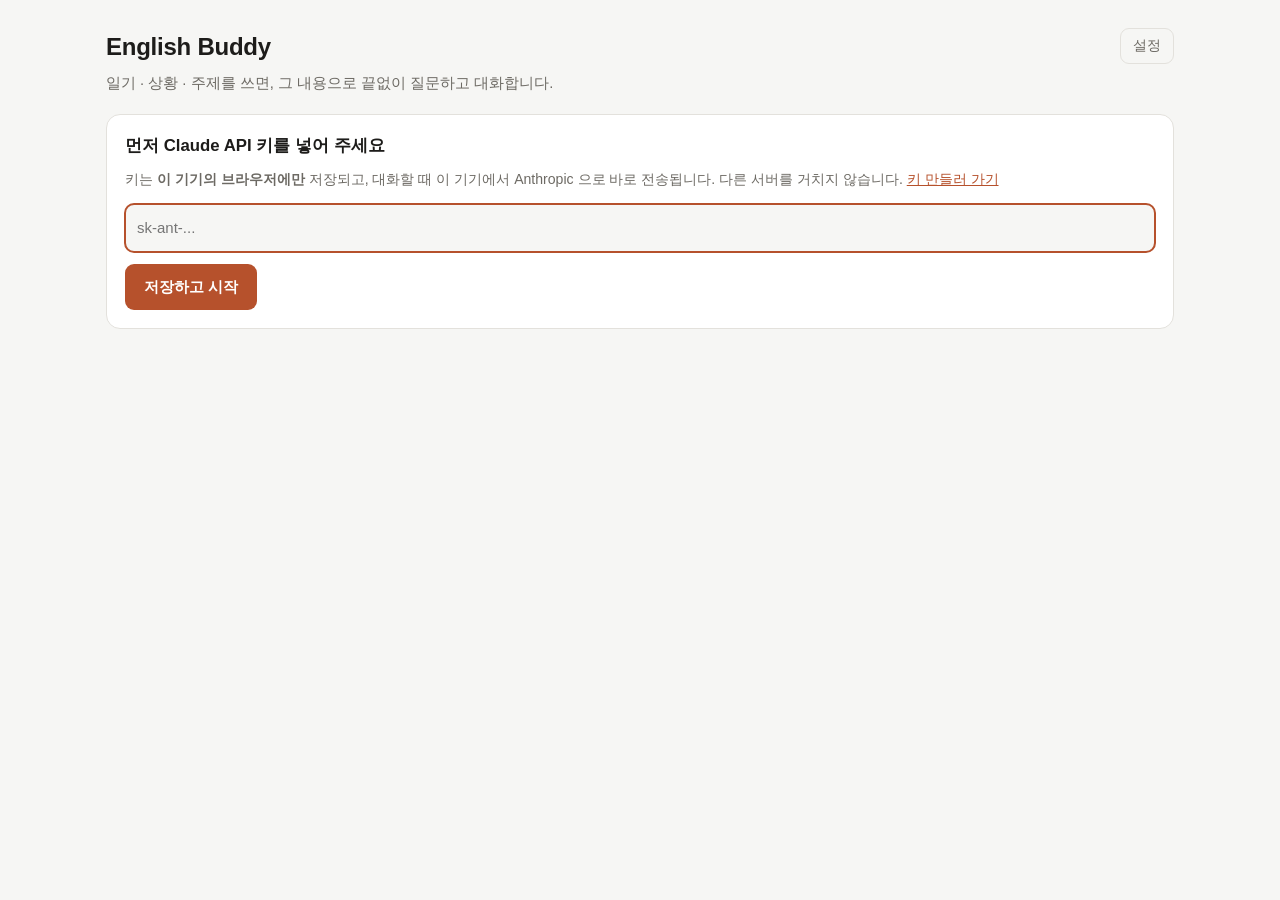
==== english_buddy/web/index.html @ 3a78ddfc "Make English Buddy installable on a phone as a PWA The app now runs with or without the Python serve" ====
<!doctype html>
<html lang="ko">
<head>
  <meta charset="utf-8" />
  <meta name="viewport" content="width=device-width, initial-scale=1, viewport-fit=cover" />
  <title>English Buddy - 일기로 하는 영어회화</title>
  <link rel="manifest" href="manifest.webmanifest" />
  <meta name="theme-color" content="#b6512c" />
  <meta name="mobile-web-app-capable" content="yes" />
  <meta name="apple-mobile-web-app-capable" content="yes" />
  <meta name="apple-mobile-web-app-status-bar-style" content="default" />
  <meta name="apple-mobile-web-app-title" content="English Buddy" />
  <link rel="apple-touch-icon" href="icons/icon-192.png" />
  <link rel="icon" href="icons/icon-192.png" />
  <link rel="stylesheet" href="style.css" />
</head>
<body>
  <header class="topbar">
    <div>
      <h1>English Buddy</h1>
      <p>일기 · 상황 · 주제를 쓰면, 그 내용으로 끝없이 질문하고 대화합니다.</p>
    </div>
    <button id="open-settings" class="ghost" hidden>설정</button>
  </header>

  <main>
    <!-- 0단계: API 키 (정적 호스팅에서 열었을 때만) -->
    <section id="keygate" class="card" hidden>
      <h2>먼저 Claude API 키를 넣어 주세요</h2>
      <p class="hint">
        키는 <strong>이 기기의 브라우저에만</strong> 저장되고, 대화할 때 이 기기에서 Anthropic 으로 바로 전송됩니다.
        다른 서버를 거치지 않습니다.
        <a href="https://console.anthropic.com/settings/keys" target="_blank" rel="noopener">키 만들러 가기</a>
      </p>
      <input id="apikey" type="password" inputmode="text" autocomplete="off" placeholder="sk-ant-..." />
      <div class="row gap">
        <button id="save-key" class="primary">저장하고 시작</button>
        <button id="clear-key" class="ghost" hidden>저장된 키 지우기</button>
      </div>
      <p id="key-error" class="error" hidden></p>
    </section>

    <!-- 1단계: 시작 -->
    <section id="setup" class="card" hidden>
      <div class="row">
        <label>
          <span>무엇을 쓸까요?</span>
          <select id="mode">
            <option value="diary">오늘의 일기</option>
            <option value="situation">상황 설명</option>
            <option value="topic">주제 하나</option>
          </select>
        </label>
        <label>
          <span>내 레벨</span>
          <select id="level">
            <option value="beginner">초급</option>
            <option value="intermediate" selected>중급</option>
            <option value="advanced">고급</option>
          </select>
        </label>
      </div>
      <textarea id="seed" rows="7" placeholder="한국어로 써도 되고 영어로 써도 됩니다.&#10;예) 오늘 아침에 늦잠을 자서 회사에 지각했다. 팀장님이 아무 말도 안 했는데 그게 더 신경 쓰였다."></textarea>
      <button id="start" class="primary">대화 시작하기</button>
      <p id="setup-error" class="error" hidden></p>
    </section>

    <!-- 2단계: 대화 -->
    <section id="session" hidden>
      <div class="session-grid">
        <div class="chat-col card">
          <div class="summary-bar">
            <span id="summary"></span>
            <button id="review" class="ghost">복습 노트</button>
          </div>
          <div id="chat" class="chat"></div>
          <div class="composer">
            <textarea id="answer" rows="2" placeholder="영어로 답해 보세요. 막히면 한국어로 써도 영어 표현을 알려드립니다."></textarea>
            <button id="mic" class="mic" aria-pressed="false" title="말해서 답하기">🎙</button>
            <button id="send" class="primary">보내기</button>
          </div>
          <div class="voice-bar">
            <span id="mic-status" class="mic-status"></span>
            <label class="inline"><input type="checkbox" id="autoread" checked /> 자동으로 읽어주기</label>
            <label class="inline">말하기 속도
              <select id="rate">
                <option value="0.75">느리게</option>
                <option value="0.9" selected>보통</option>
                <option value="1.05">빠르게</option>
              </select>
            </label>
            <label class="inline">받아쓰기 언어
              <select id="stt-lang">
                <option value="en-US" selected>English</option>
                <option value="ko-KR">한국어</option>
              </select>
            </label>
          </div>
          <p id="chat-error" class="error" hidden></p>
        </div>

        <aside class="side-col card">
          <h2>질문 목록 <small id="qcount"></small></h2>
          <p class="hint">질문을 누르면 답변창에 옮겨집니다.</p>
          <div id="questions"></div>
          <h2>오늘의 표현</h2>
          <div id="vocab"></div>
        </aside>
      </div>
    </section>
  </main>

  <div id="modal" class="modal" hidden>
    <div class="modal-inner card">
      <button id="modal-close" class="ghost close">닫기</button>
      <div id="modal-body"></div>
    </div>
  </div>

  <script src="voice.js"></script>
  <script src="claude.js"></script>
  <script src="app.js"></script>
</body>
</html>
---- english_buddy/web/style.css ----
:root {
  color-scheme: light dark;
  --bg: #f6f6f4;
  --card: #ffffff;
  --ink: #1d1c1a;
  --muted: #6d6a64;
  --line: #e3e1dc;
  --accent: #b6512c;
  --accent-soft: #fbeee8;
  --good: #2f6b46;
  --good-soft: #e9f3ec;
}
@media (prefers-color-scheme: dark) {
  :root {
    --bg: #171614;
    --card: #211f1d;
    --ink: #f0eee9;
    --muted: #a5a099;
    --line: #322f2b;
    --accent: #e08a62;
    --accent-soft: #33241d;
    --good: #7cc99a;
    --good-soft: #1e2b23;
  }
}

* { box-sizing: border-box; }
body {
  margin: 0;
  background: var(--bg);
  color: var(--ink);
  font: 15px/1.6 -apple-system, BlinkMacSystemFont, "Pretendard", "Apple SD Gothic Neo", "Noto Sans KR", sans-serif;
  padding-bottom: env(safe-area-inset-bottom, 0px);
}
main { max-width: 1100px; margin: 0 auto; padding: 0 16px 48px; }

.topbar {
  padding: 28px 16px 18px; max-width: 1100px; margin: 0 auto;
  display: flex; align-items: flex-start; justify-content: space-between; gap: 12px;
}
.topbar h1 { margin: 0; font-size: 1.5rem; letter-spacing: -0.01em; }
.topbar p { margin: 6px 0 0; color: var(--muted); font-size: 0.92rem; }

.card {
  background: var(--card);
  border: 1px solid var(--line);
  border-radius: 14px;
  padding: 18px;
}

.row { display: flex; gap: 12px; flex-wrap: wrap; margin-bottom: 12px; }
label { display: flex; flex-direction: column; gap: 6px; font-size: 0.85rem; color: var(--muted); }
select, textarea {
  font: inherit;
  color: var(--ink);
  background: var(--bg);
  border: 1px solid var(--line);
  border-radius: 9px;
  padding: 9px 11px;
  width: 100%;
}
textarea { resize: vertical; }
select:focus, textarea:focus { outline: 2px solid var(--accent); outline-offset: -1px; }

button { font: inherit; border-radius: 9px; cursor: pointer; border: 1px solid transparent; }
button:disabled { opacity: 0.5; cursor: progress; }
.primary { background: var(--accent); color: #fff; padding: 10px 18px; font-weight: 600; }
.ghost { background: transparent; color: var(--muted); border-color: var(--line); padding: 6px 12px; font-size: 0.85rem; }

#setup textarea { margin-bottom: 12px; }
.error { color: var(--accent); font-size: 0.88rem; margin: 10px 0 0; }

.session-grid { display: grid; grid-template-columns: minmax(0, 1.55fr) minmax(0, 1fr); gap: 16px; align-items: start; }
@media (max-width: 820px) { .session-grid { grid-template-columns: 1fr; } }

.summary-bar {
  display: flex; justify-content: space-between; align-items: center; gap: 12px;
  border-bottom: 1px solid var(--line); padding-bottom: 12px; margin-bottom: 12px;
  font-size: 0.88rem; color: var(--muted);
}
.chat { display: flex; flex-direction: column; gap: 14px; max-height: 58vh; overflow-y: auto; padding-right: 4px; }

.bubble { position: relative; border-radius: 12px; padding: 12px 34px 12px 14px; max-width: 92%; }
.bubble.me { align-self: flex-end; background: var(--accent-soft); }
.bubble.buddy { align-self: flex-start; background: var(--bg); border: 1px solid var(--line); }
.bubble .en { font-size: 1rem; }
.bubble .ko { color: var(--muted); font-size: 0.85rem; margin-top: 4px; }
.bubble.thinking { color: var(--muted); font-style: italic; }

.feedback { align-self: flex-start; max-width: 92%; border-left: 3px solid var(--good); background: var(--good-soft); border-radius: 0 10px 10px 0; padding: 10px 12px; font-size: 0.9rem; }
.feedback h4 { margin: 0 0 6px; font-size: 0.78rem; letter-spacing: 0.04em; text-transform: uppercase; color: var(--muted); }
.feedback .fix { display: block; margin-bottom: 4px; }
.feedback del { color: var(--muted); text-decoration-thickness: 1px; }
.feedback ins { text-decoration: none; font-weight: 600; }
.feedback .why { color: var(--muted); }

.composer { display: flex; gap: 8px; margin-top: 14px; align-items: flex-end; }
.composer textarea { flex: 1; }

.side-col h2 { font-size: 0.82rem; letter-spacing: 0.05em; text-transform: uppercase; color: var(--muted); margin: 18px 0 8px; }
.side-col h2:first-child { margin-top: 0; }
.hint { font-size: 0.8rem; color: var(--muted); margin: 0 0 10px; }

.q {
  position: relative;
  display: block; width: 100%; text-align: left; background: var(--bg);
  color: var(--ink); font: inherit; cursor: pointer;
  border: 1px solid var(--line); border-radius: 9px;
  padding: 10px 34px 10px 12px; margin-bottom: 8px;
}
.q:focus-visible { outline: 2px solid var(--accent); outline-offset: 1px; }
.q:hover { border-color: var(--accent); }
.q.used { opacity: 0.45; }
.q .tag { display: inline-block; font-size: 0.68rem; letter-spacing: 0.05em; color: var(--accent); margin-bottom: 4px; }
.q .en { display: block; }
.q .ko { display: block; color: var(--muted); font-size: 0.82rem; margin-top: 3px; }

.vocab-item { padding: 7px 0; border-bottom: 1px solid var(--line); font-size: 0.9rem; }
.vocab-item:last-child { border-bottom: 0; }
.vocab-item span { color: var(--muted); }

.modal { position: fixed; inset: 0; background: rgba(0,0,0,0.45); display: flex; align-items: center; justify-content: center; padding: 16px; z-index: 10; }
.modal-inner { max-width: 640px; width: 100%; max-height: 82vh; overflow-y: auto; position: relative; }
.modal .close { position: absolute; top: 14px; right: 14px; }
.modal h3 { margin: 0 0 12px; }
.modal h4 { margin: 18px 0 6px; font-size: 0.8rem; text-transform: uppercase; letter-spacing: 0.05em; color: var(--muted); }
.modal ul { margin: 0; padding-left: 18px; }
.modal li { margin-bottom: 6px; }
[hidden] { display: none !important; }

/* ---------- 음성 ---------- */
.mic {
  background: var(--bg); border: 1px solid var(--line); color: var(--ink);
  font-size: 1.25rem; line-height: 1; padding: 8px 12px; min-width: 50px; align-self: stretch;
}
.mic:hover { border-color: var(--accent); }
.mic.on { background: var(--accent); border-color: var(--accent); animation: pulse 1.4s ease-in-out infinite; }
@keyframes pulse { 50% { opacity: 0.55; } }

.speak {
  position: absolute; top: 8px; right: 8px;
  background: transparent; border: 0; color: var(--muted);
  font-size: 0.85rem; line-height: 1; padding: 3px 4px; opacity: 0.55;
}
.speak:hover { opacity: 1; color: var(--accent); }

.voice-bar {
  display: flex; flex-wrap: wrap; align-items: center; gap: 14px;
  margin-top: 10px; font-size: 0.82rem; color: var(--muted);
}
.voice-bar .inline { flex-direction: row; align-items: center; gap: 6px; }
.voice-bar select { width: auto; padding: 4px 7px; font-size: 0.82rem; }
.mic-status { color: var(--accent); flex: 1 1 100%; }
@media (max-width: 480px) { .voice-bar { gap: 10px; } }

/* ---------- API 키 화면 ---------- */
#keygate h2 { margin: 0 0 8px; font-size: 1.05rem; }
#keygate .hint { font-size: 0.88rem; line-height: 1.6; }
#keygate a { color: var(--accent); }
#apikey {
  font: inherit; width: 100%; margin: 4px 0 12px;
  color: var(--ink); background: var(--bg);
  border: 1px solid var(--line); border-radius: 9px; padding: 11px;
}
#apikey:focus { outline: 2px solid var(--accent); outline-offset: -1px; }
.row.gap { gap: 8px; margin-bottom: 0; }
.topbar button { white-space: nowrap; flex: 0 0 auto; }
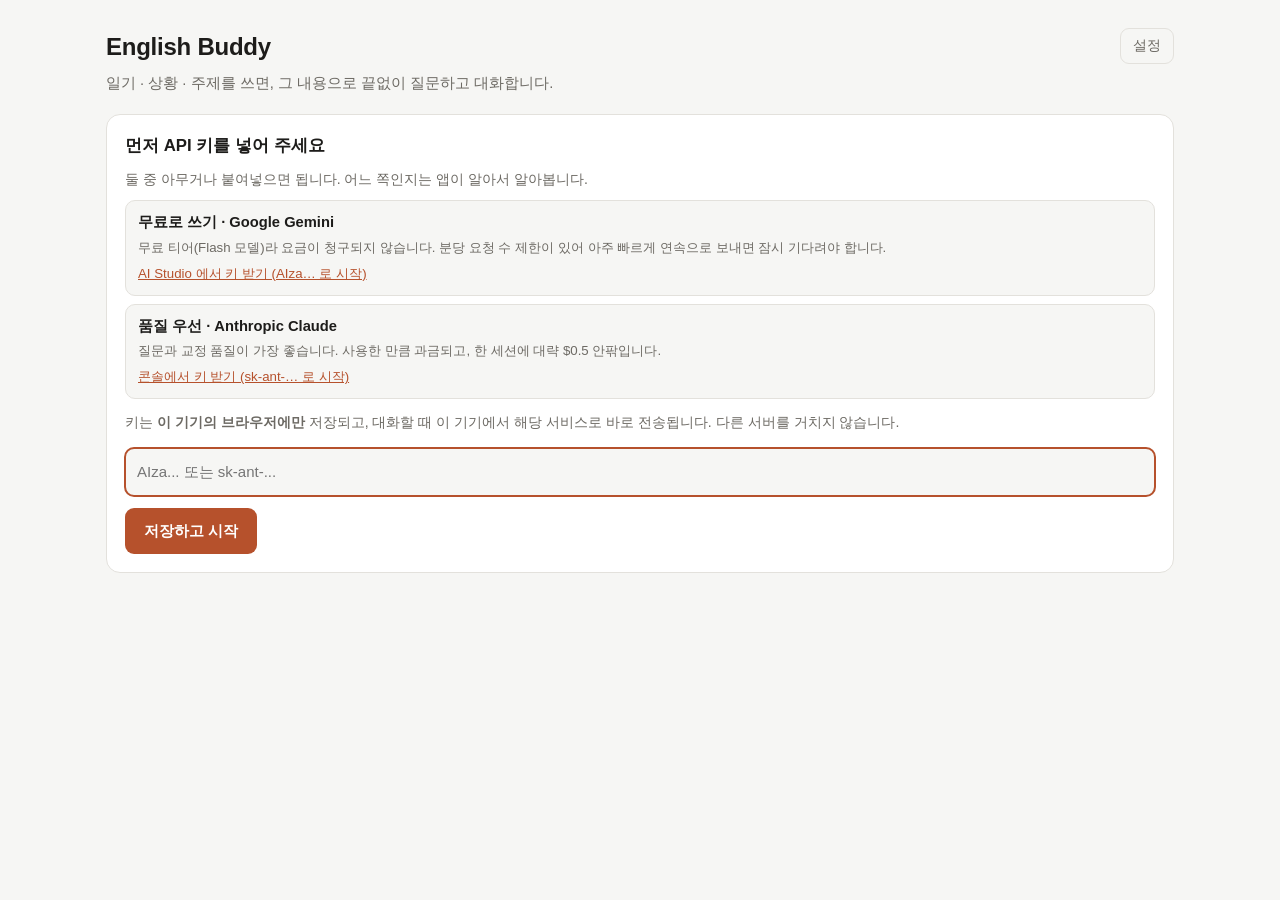
==== commit e6901217: "Add a free provider: run the app on Gemini's free tier Claude has no free tier, so the app now speak" ====
--- a/english_buddy/web/index.html
+++ b/english_buddy/web/index.html
@@ -26,13 +26,24 @@
   <main>
     <!-- 0단계: API 키 (정적 호스팅에서 열었을 때만) -->
     <section id="keygate" class="card" hidden>
-      <h2>먼저 Claude API 키를 넣어 주세요</h2>
+      <h2>먼저 API 키를 넣어 주세요</h2>
       <p class="hint">
-        키는 <strong>이 기기의 브라우저에만</strong> 저장되고, 대화할 때 이 기기에서 Anthropic 으로 바로 전송됩니다.
-        다른 서버를 거치지 않습니다.
-        <a href="https://console.anthropic.com/settings/keys" target="_blank" rel="noopener">키 만들러 가기</a>
+        둘 중 아무거나 붙여넣으면 됩니다. 어느 쪽인지는 앱이 알아서 알아봅니다.
       </p>
-      <input id="apikey" type="password" inputmode="text" autocomplete="off" placeholder="sk-ant-..." />
+      <ul class="provider-list">
+        <li>
+          <strong>무료로 쓰기 · Google Gemini</strong>
+          <span>무료 티어(Flash 모델)라 요금이 청구되지 않습니다. 분당 요청 수 제한이 있어 아주 빠르게 연속으로 보내면 잠시 기다려야 합니다.</span>
+          <a href="https://aistudio.google.com/apikey" target="_blank" rel="noopener">AI Studio 에서 키 받기 (AIza… 로 시작)</a>
+        </li>
+        <li>
+          <strong>품질 우선 · Anthropic Claude</strong>
+          <span>질문과 교정 품질이 가장 좋습니다. 사용한 만큼 과금되고, 한 세션에 대략 $0.5 안팎입니다.</span>
+          <a href="https://console.anthropic.com/settings/keys" target="_blank" rel="noopener">콘솔에서 키 받기 (sk-ant-… 로 시작)</a>
+        </li>
+      </ul>
+      <p class="hint">키는 <strong>이 기기의 브라우저에만</strong> 저장되고, 대화할 때 이 기기에서 해당 서비스로 바로 전송됩니다. 다른 서버를 거치지 않습니다.</p>
+      <input id="apikey" type="password" inputmode="text" autocomplete="off" placeholder="AIza... 또는 sk-ant-..." />
       <div class="row gap">
         <button id="save-key" class="primary">저장하고 시작</button>
         <button id="clear-key" class="ghost" hidden>저장된 키 지우기</button>
@@ -118,7 +129,7 @@
   </div>
 
   <script src="voice.js"></script>
-  <script src="claude.js"></script>
+  <script src="ai.js"></script>
   <script src="app.js"></script>
 </body>
 </html>
--- a/english_buddy/web/style.css
+++ b/english_buddy/web/style.css
@@ -165,3 +165,13 @@
 #apikey:focus { outline: 2px solid var(--accent); outline-offset: -1px; }
 .row.gap { gap: 8px; margin-bottom: 0; }
 .topbar button { white-space: nowrap; flex: 0 0 auto; }
+
+/* ---------- 제공자 안내 ---------- */
+.provider-list { list-style: none; margin: 0 0 12px; padding: 0; }
+.provider-list li {
+  border: 1px solid var(--line); border-radius: 10px;
+  padding: 10px 12px; margin-bottom: 8px; background: var(--bg);
+}
+.provider-list strong { display: block; font-size: 0.92rem; margin-bottom: 3px; }
+.provider-list span { display: block; color: var(--muted); font-size: 0.83rem; line-height: 1.5; }
+.provider-list a { display: inline-block; margin-top: 5px; font-size: 0.83rem; color: var(--accent); }
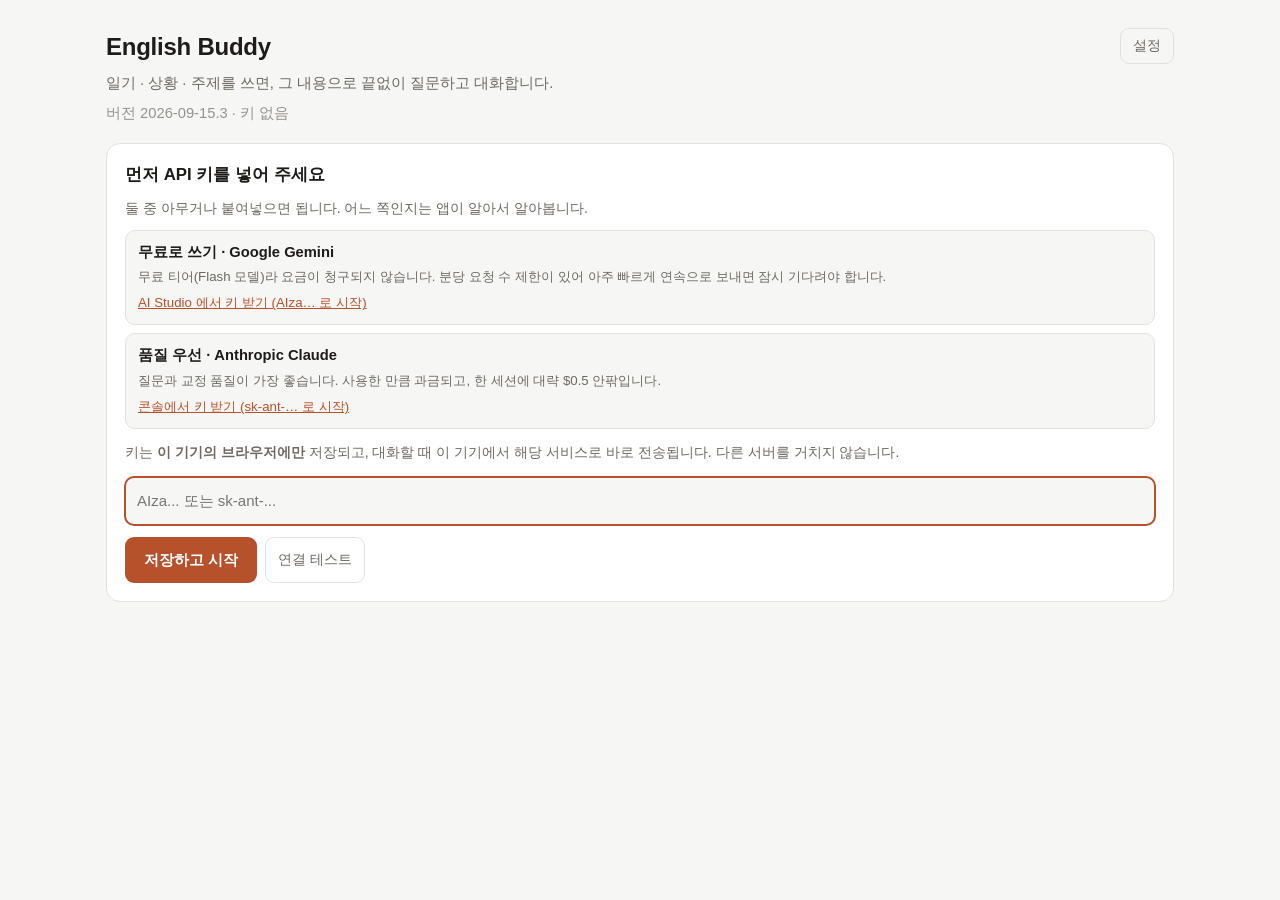
==== commit a6cae008: "Make failures diagnosable and survive a rejected Gemini schema A report from a phone showed only "서버" ====
--- a/english_buddy/web/index.html
+++ b/english_buddy/web/index.html
@@ -19,6 +19,7 @@
     <div>
       <h1>English Buddy</h1>
       <p>일기 · 상황 · 주제를 쓰면, 그 내용으로 끝없이 질문하고 대화합니다.</p>
+      <p id="build" class="build"></p>
     </div>
     <button id="open-settings" class="ghost" hidden>설정</button>
   </header>
@@ -46,8 +47,10 @@
       <input id="apikey" type="password" inputmode="text" autocomplete="off" placeholder="AIza... 또는 sk-ant-..." />
       <div class="row gap">
         <button id="save-key" class="primary">저장하고 시작</button>
+        <button id="test-key" class="ghost">연결 테스트</button>
         <button id="clear-key" class="ghost" hidden>저장된 키 지우기</button>
       </div>
+      <p id="key-ok" class="ok" hidden></p>
       <p id="key-error" class="error" hidden></p>
     </section>
 
--- a/english_buddy/web/style.css
+++ b/english_buddy/web/style.css
@@ -175,3 +175,7 @@
 .provider-list strong { display: block; font-size: 0.92rem; margin-bottom: 3px; }
 .provider-list span { display: block; color: var(--muted); font-size: 0.83rem; line-height: 1.5; }
 .provider-list a { display: inline-block; margin-top: 5px; font-size: 0.83rem; color: var(--accent); }
+
+.build { margin: 6px 0 0; font-size: 0.72rem; color: var(--muted); opacity: 0.7; }
+
+.ok { color: var(--good); font-size: 0.88rem; margin: 10px 0 0; }
